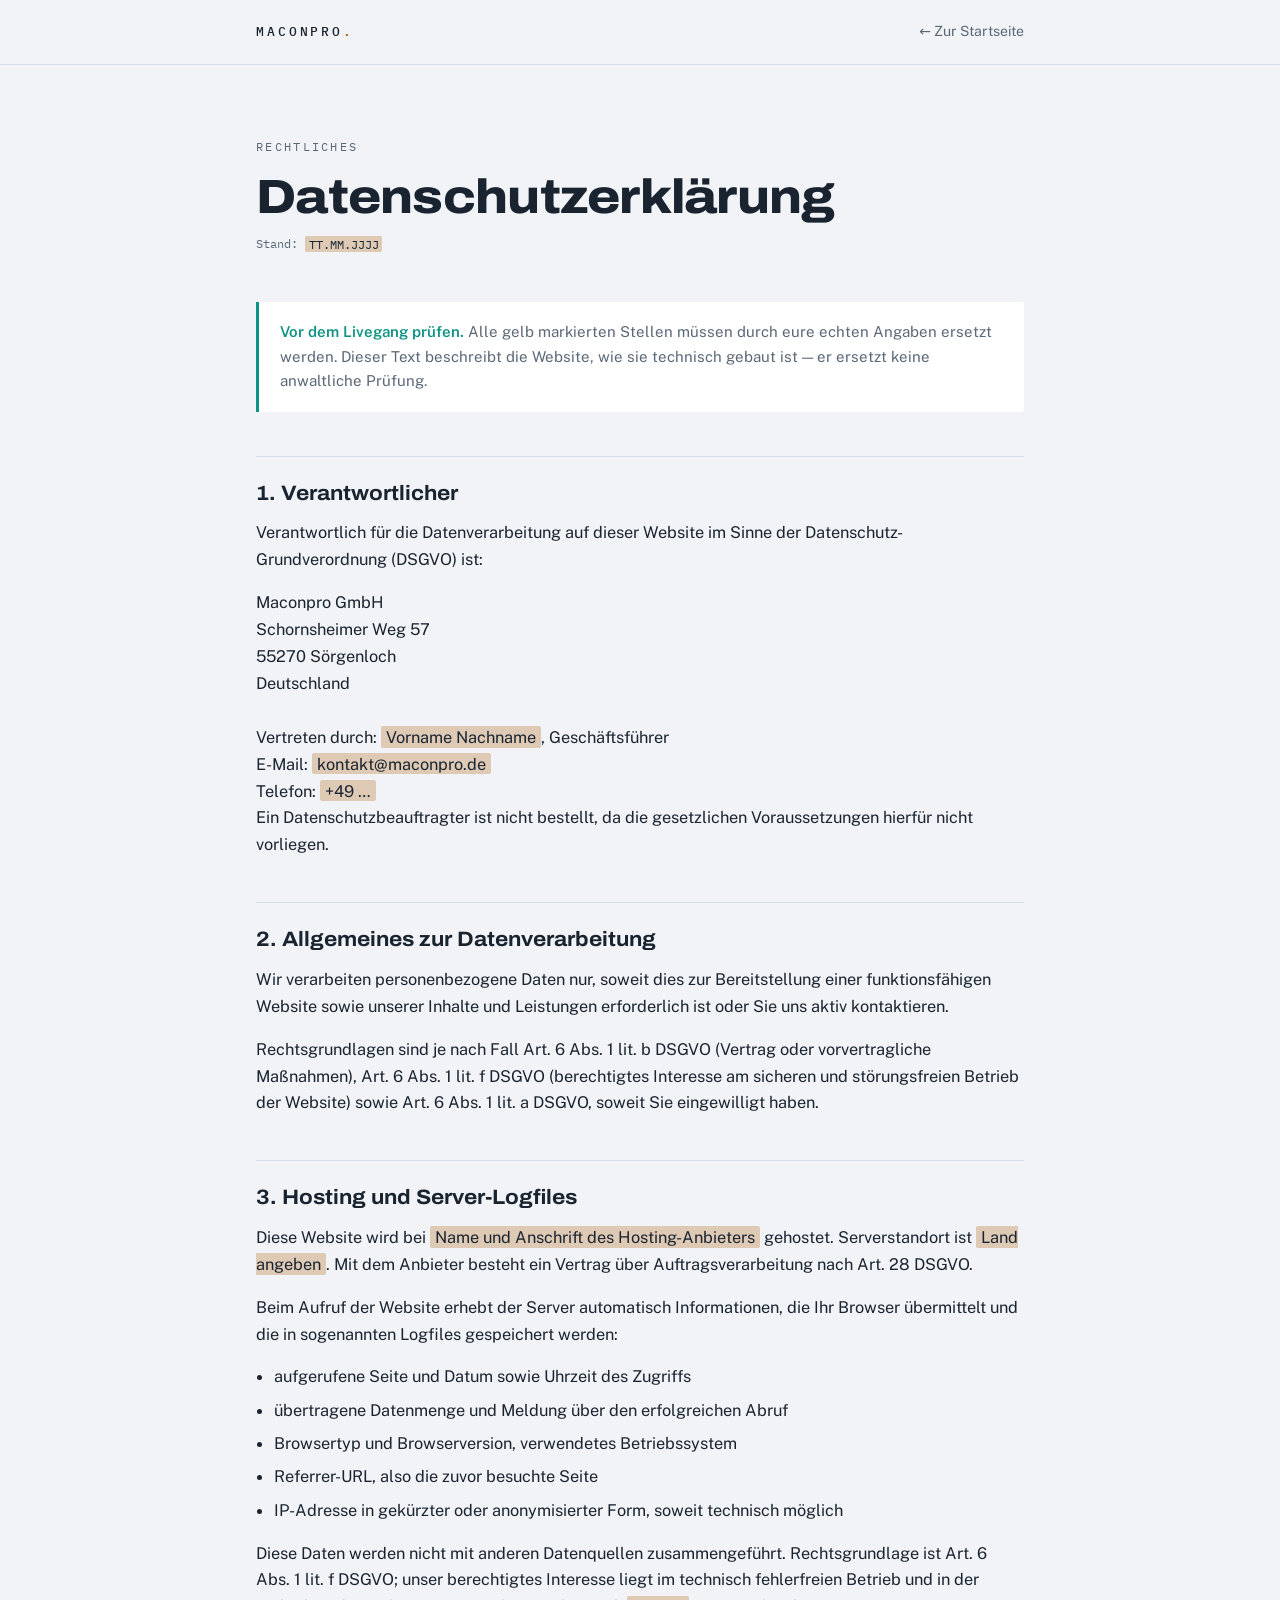
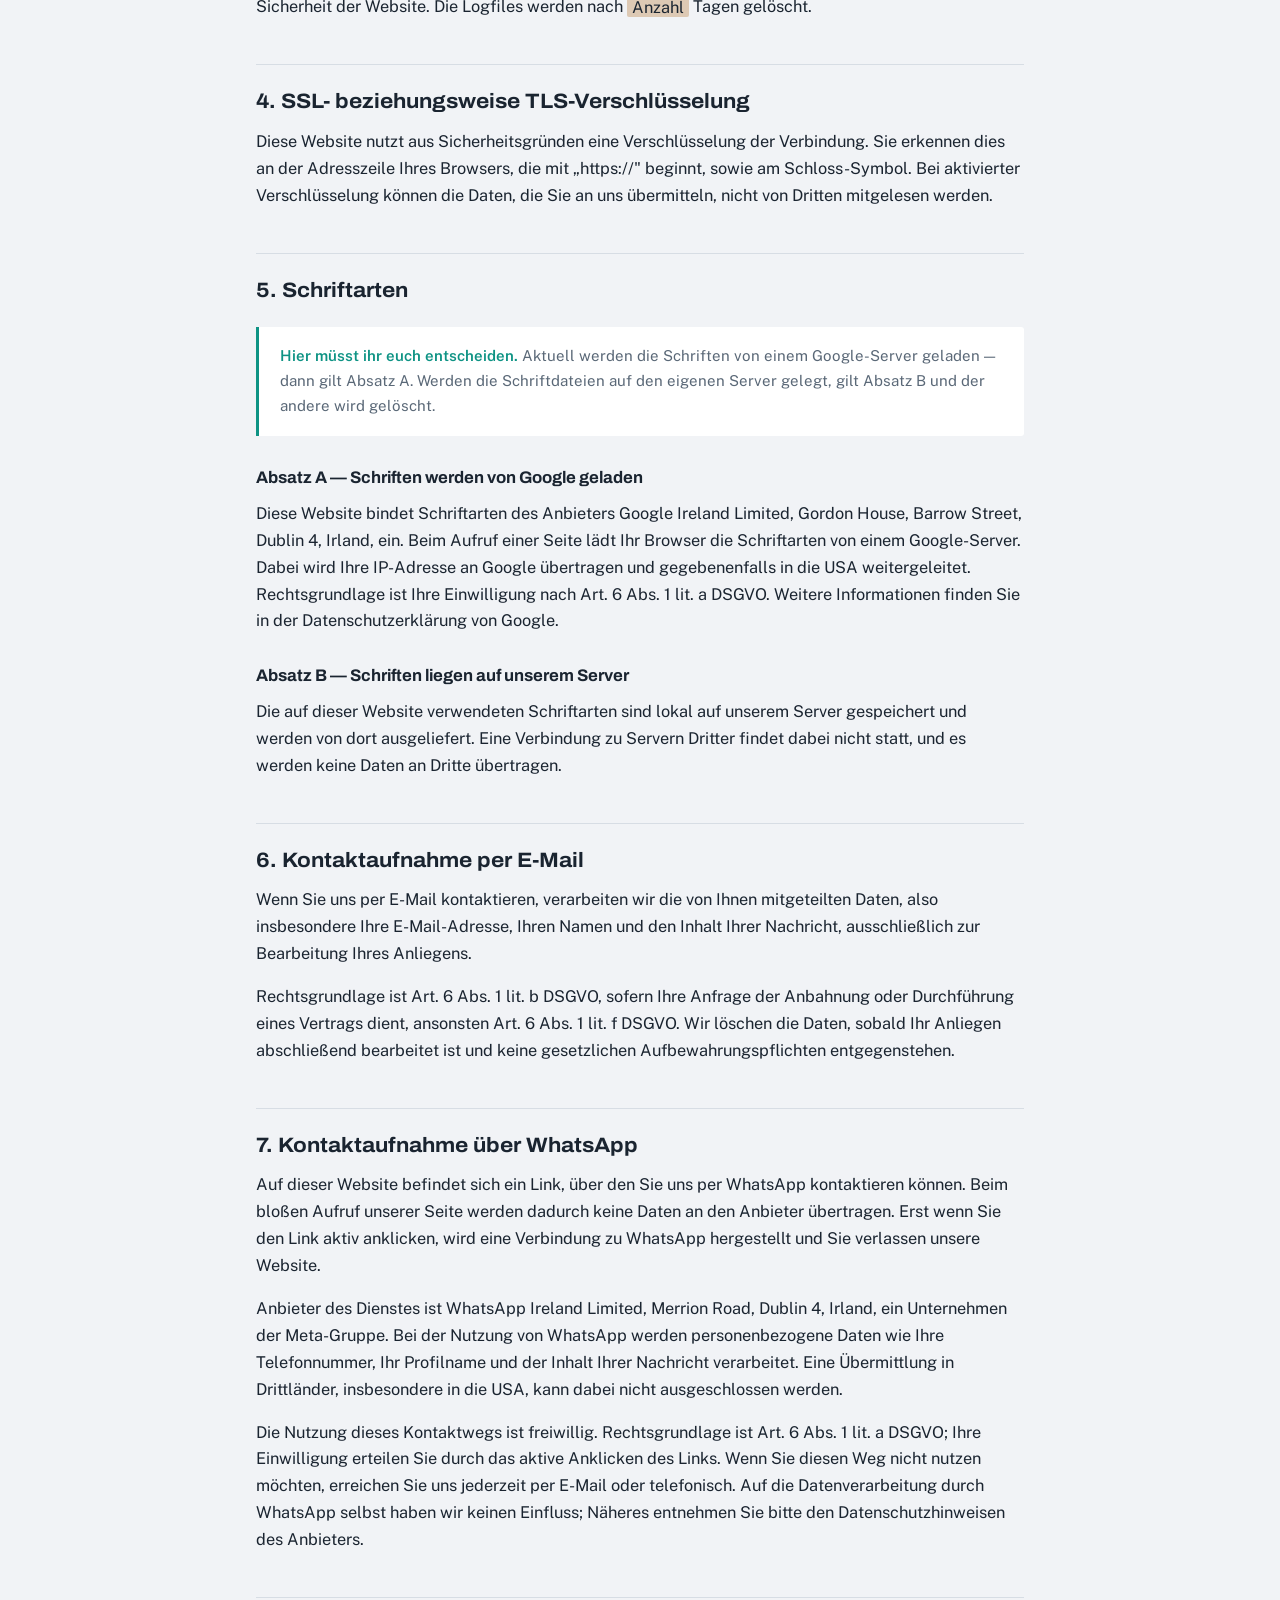
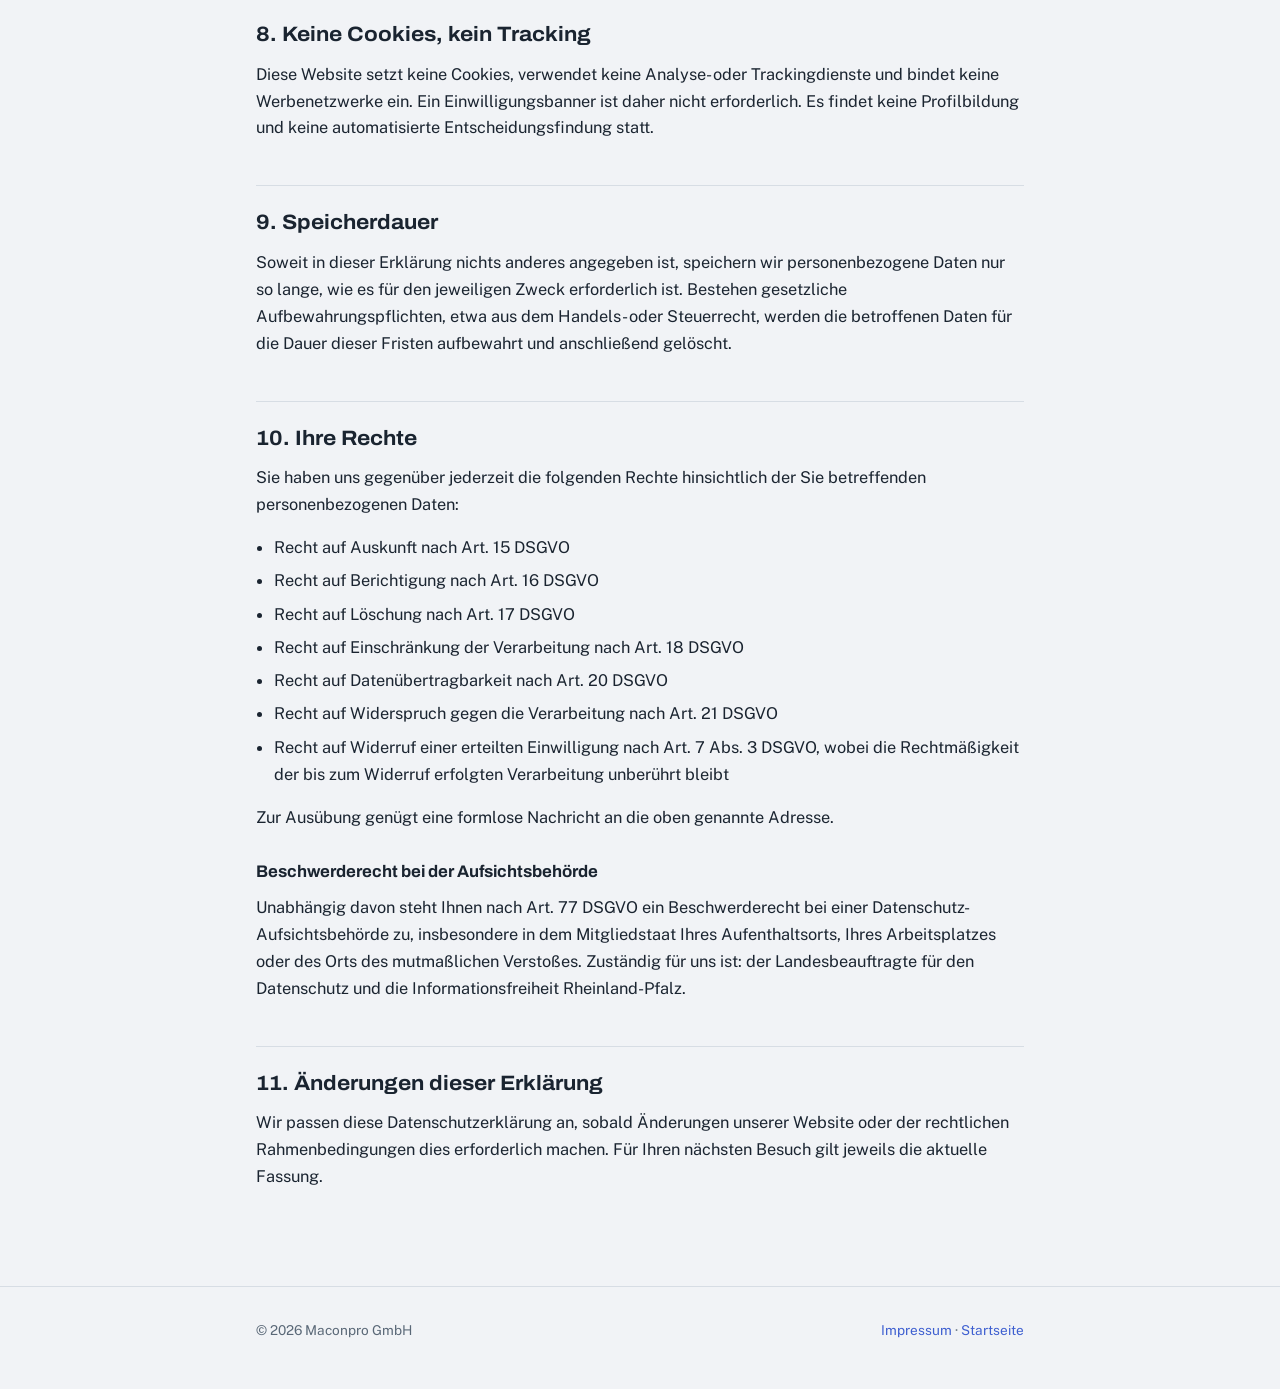
==== datenschutz.html @ 2cc6ce5a "Add files via upload" ====
<!DOCTYPE html>
<html lang="de">
<head>
<meta charset="utf-8">
<meta name="viewport" content="width=device-width, initial-scale=1">
<title>Datenschutzerklärung — Maconpro GmbH</title>
<meta name="robots" content="noindex">
<link rel="preconnect" href="https://fonts.googleapis.com">
<link rel="preconnect" href="https://fonts.gstatic.com" crossorigin>
<link href="https://fonts.googleapis.com/css2?family=Archivo:wdth,wght@62.5..125,400..800&family=IBM+Plex+Mono:wght@400;500&family=Public+Sans:wght@400;500;600&display=swap" rel="stylesheet">
<style>
:root{
  color-scheme:light;
  --paper:#F1F3F6;
  --card:#FFFFFF;
  --ink:#1A2430;
  --petrol-bright:#3E5FD0;
  --brass:#A85A08;
  --analyse-bright:#0E9384;
  --muted:#5A6877;
  --line:#D7DDE4;
  --display:'Archivo',system-ui,sans-serif;
  --body:'Public Sans',system-ui,sans-serif;
  --mono:'IBM Plex Mono',ui-monospace,monospace;
  --pad:clamp(1.25rem,5vw,5rem);
}
*,*::before,*::after{box-sizing:border-box}
body{margin:0;background:var(--paper);color:var(--ink);font-family:var(--body);
  font-size:1.02rem;line-height:1.65;-webkit-font-smoothing:antialiased}
.wrap{max-width:56rem;margin:0 auto;padding-inline:var(--pad)}
a{color:var(--petrol-bright)}
:focus-visible{outline:2px solid var(--brass);outline-offset:3px}

.topbar{border-bottom:1px solid var(--line)}
.topbar .wrap{display:flex;align-items:center;justify-content:space-between;height:64px;gap:1rem}
.mark{font-family:var(--mono);font-size:.82rem;letter-spacing:.22em;text-transform:uppercase;
  text-decoration:none;color:var(--ink);font-weight:500}
.mark span{color:var(--brass)}
.back{font-size:.88rem;text-decoration:none;color:var(--muted)}
.back:hover{color:var(--ink)}

main{padding-block:clamp(2.5rem,7vw,4.5rem) clamp(3rem,8vw,5rem)}
.eyebrow{font-family:var(--mono);font-size:.72rem;letter-spacing:.2em;text-transform:uppercase;
  color:var(--muted);margin:0 0 1rem}
h1{font-family:var(--display);font-variation-settings:'wdth' 112;font-weight:800;
  font-size:clamp(2rem,1.4rem + 2.4vw,3rem);line-height:1.05;margin:0 0 .75rem;letter-spacing:-.015em}
.stand{font-family:var(--mono);font-size:.75rem;color:var(--muted);margin:0 0 3rem}
h2{font-family:var(--display);font-variation-settings:'wdth' 108;font-weight:700;
  font-size:1.3rem;line-height:1.2;margin:2.75rem 0 .85rem;padding-top:1.5rem;border-top:1px solid var(--line)}
h3{font-family:var(--display);font-weight:700;font-size:1.05rem;margin:1.75rem 0 .5rem}
p{margin:0 0 1rem}
ul{margin:0 0 1rem;padding-left:1.15rem}
li{margin-bottom:.4rem}
address{font-style:normal}

.hinweis{background:var(--card);border-left:3px solid var(--analyse-bright);
  padding:1.1rem 1.3rem;margin:1.5rem 0;border-radius:0 3px 3px 0}
.hinweis p{margin:0;font-size:.94rem;color:var(--muted)}
.hinweis strong{color:var(--analyse-bright);font-weight:600}
mark{background:color-mix(in srgb,var(--brass) 28%,transparent);color:var(--ink);
  padding:.05em .3em;border-radius:2px}

footer{border-top:1px solid var(--line);padding-block:2rem;font-size:.85rem;color:var(--muted)}
footer .wrap{display:flex;flex-wrap:wrap;gap:1rem 2rem;justify-content:space-between}
footer a{text-decoration:none}
</style>
</head>
<body>

<header class="topbar">
  <div class="wrap">
    <a class="mark" href="index.html">Maconpro<span>.</span></a>
    <a class="back" href="index.html">&larr; Zur Startseite</a>
  </div>
</header>

<main>
  <div class="wrap">
    <p class="eyebrow">Rechtliches</p>
    <h1>Datenschutzerklärung</h1>
    <p class="stand">Stand: <mark>TT.MM.JJJJ</mark></p>

    <div class="hinweis">
      <p><strong>Vor dem Livegang prüfen.</strong> Alle gelb markierten Stellen müssen durch eure echten Angaben ersetzt werden. Dieser Text beschreibt die Website, wie sie technisch gebaut ist — er ersetzt keine anwaltliche Prüfung.</p>
    </div>

    <h2>1. Verantwortlicher</h2>
    <p>Verantwortlich für die Datenverarbeitung auf dieser Website im Sinne der Datenschutz-Grundverordnung (DSGVO) ist:</p>
    <address>
      Maconpro GmbH<br>
      Schornsheimer Weg 57<br>
      55270 Sörgenloch<br>
      Deutschland<br><br>
      Vertreten durch: <mark>Vorname Nachname</mark>, Geschäftsführer<br>
      E-Mail: <mark>kontakt@maconpro.de</mark><br>
      Telefon: <mark>+49 …</mark>
    </address>
    <p>Ein Datenschutzbeauftragter ist nicht bestellt, da die gesetzlichen Voraussetzungen hierfür nicht vorliegen.</p>

    <h2>2. Allgemeines zur Datenverarbeitung</h2>
    <p>Wir verarbeiten personenbezogene Daten nur, soweit dies zur Bereitstellung einer funktionsfähigen Website sowie unserer Inhalte und Leistungen erforderlich ist oder Sie uns aktiv kontaktieren.</p>
    <p>Rechtsgrundlagen sind je nach Fall Art. 6 Abs. 1 lit. b DSGVO (Vertrag oder vorvertragliche Maßnahmen), Art. 6 Abs. 1 lit. f DSGVO (berechtigtes Interesse am sicheren und störungsfreien Betrieb der Website) sowie Art. 6 Abs. 1 lit. a DSGVO, soweit Sie eingewilligt haben.</p>

    <h2>3. Hosting und Server-Logfiles</h2>
    <p>Diese Website wird bei <mark>Name und Anschrift des Hosting-Anbieters</mark> gehostet. Serverstandort ist <mark>Land angeben</mark>. Mit dem Anbieter besteht ein Vertrag über Auftragsverarbeitung nach Art. 28 DSGVO.</p>
    <p>Beim Aufruf der Website erhebt der Server automatisch Informationen, die Ihr Browser übermittelt und die in sogenannten Logfiles gespeichert werden:</p>
    <ul>
      <li>aufgerufene Seite und Datum sowie Uhrzeit des Zugriffs</li>
      <li>übertragene Datenmenge und Meldung über den erfolgreichen Abruf</li>
      <li>Browsertyp und Browserversion, verwendetes Betriebssystem</li>
      <li>Referrer-URL, also die zuvor besuchte Seite</li>
      <li>IP-Adresse in gekürzter oder anonymisierter Form, soweit technisch möglich</li>
    </ul>
    <p>Diese Daten werden nicht mit anderen Datenquellen zusammengeführt. Rechtsgrundlage ist Art. 6 Abs. 1 lit. f DSGVO; unser berechtigtes Interesse liegt im technisch fehlerfreien Betrieb und in der Sicherheit der Website. Die Logfiles werden nach <mark>Anzahl</mark> Tagen gelöscht.</p>

    <h2>4. SSL- beziehungsweise TLS-Verschlüsselung</h2>
    <p>Diese Website nutzt aus Sicherheitsgründen eine Verschlüsselung der Verbindung. Sie erkennen dies an der Adresszeile Ihres Browsers, die mit „https://" beginnt, sowie am Schloss-Symbol. Bei aktivierter Verschlüsselung können die Daten, die Sie an uns übermitteln, nicht von Dritten mitgelesen werden.</p>

    <h2>5. Schriftarten</h2>
    <div class="hinweis">
      <p><strong>Hier müsst ihr euch entscheiden.</strong> Aktuell werden die Schriften von einem Google-Server geladen — dann gilt Absatz A. Werden die Schriftdateien auf den eigenen Server gelegt, gilt Absatz B und der andere wird gelöscht.</p>
    </div>
    <h3>Absatz A — Schriften werden von Google geladen</h3>
    <p>Diese Website bindet Schriftarten des Anbieters Google Ireland Limited, Gordon House, Barrow Street, Dublin 4, Irland, ein. Beim Aufruf einer Seite lädt Ihr Browser die Schriftarten von einem Google-Server. Dabei wird Ihre IP-Adresse an Google übertragen und gegebenenfalls in die USA weitergeleitet. Rechtsgrundlage ist Ihre Einwilligung nach Art. 6 Abs. 1 lit. a DSGVO. Weitere Informationen finden Sie in der Datenschutzerklärung von Google.</p>
    <h3>Absatz B — Schriften liegen auf unserem Server</h3>
    <p>Die auf dieser Website verwendeten Schriftarten sind lokal auf unserem Server gespeichert und werden von dort ausgeliefert. Eine Verbindung zu Servern Dritter findet dabei nicht statt, und es werden keine Daten an Dritte übertragen.</p>

    <h2>6. Kontaktaufnahme per E-Mail</h2>
    <p>Wenn Sie uns per E-Mail kontaktieren, verarbeiten wir die von Ihnen mitgeteilten Daten, also insbesondere Ihre E-Mail-Adresse, Ihren Namen und den Inhalt Ihrer Nachricht, ausschließlich zur Bearbeitung Ihres Anliegens.</p>
    <p>Rechtsgrundlage ist Art. 6 Abs. 1 lit. b DSGVO, sofern Ihre Anfrage der Anbahnung oder Durchführung eines Vertrags dient, ansonsten Art. 6 Abs. 1 lit. f DSGVO. Wir löschen die Daten, sobald Ihr Anliegen abschließend bearbeitet ist und keine gesetzlichen Aufbewahrungspflichten entgegenstehen.</p>

    <h2>7. Kontaktaufnahme über WhatsApp</h2>
    <p>Auf dieser Website befindet sich ein Link, über den Sie uns per WhatsApp kontaktieren können. Beim bloßen Aufruf unserer Seite werden dadurch keine Daten an den Anbieter übertragen. Erst wenn Sie den Link aktiv anklicken, wird eine Verbindung zu WhatsApp hergestellt und Sie verlassen unsere Website.</p>
    <p>Anbieter des Dienstes ist WhatsApp Ireland Limited, Merrion Road, Dublin 4, Irland, ein Unternehmen der Meta-Gruppe. Bei der Nutzung von WhatsApp werden personenbezogene Daten wie Ihre Telefonnummer, Ihr Profilname und der Inhalt Ihrer Nachricht verarbeitet. Eine Übermittlung in Drittländer, insbesondere in die USA, kann dabei nicht ausgeschlossen werden.</p>
    <p>Die Nutzung dieses Kontaktwegs ist freiwillig. Rechtsgrundlage ist Art. 6 Abs. 1 lit. a DSGVO; Ihre Einwilligung erteilen Sie durch das aktive Anklicken des Links. Wenn Sie diesen Weg nicht nutzen möchten, erreichen Sie uns jederzeit per E-Mail oder telefonisch. Auf die Datenverarbeitung durch WhatsApp selbst haben wir keinen Einfluss; Näheres entnehmen Sie bitte den Datenschutzhinweisen des Anbieters.</p>

    <h2>8. Keine Cookies, kein Tracking</h2>
    <p>Diese Website setzt keine Cookies, verwendet keine Analyse- oder Trackingdienste und bindet keine Werbenetzwerke ein. Ein Einwilligungsbanner ist daher nicht erforderlich. Es findet keine Profilbildung und keine automatisierte Entscheidungsfindung statt.</p>

    <h2>9. Speicherdauer</h2>
    <p>Soweit in dieser Erklärung nichts anderes angegeben ist, speichern wir personenbezogene Daten nur so lange, wie es für den jeweiligen Zweck erforderlich ist. Bestehen gesetzliche Aufbewahrungspflichten, etwa aus dem Handels- oder Steuerrecht, werden die betroffenen Daten für die Dauer dieser Fristen aufbewahrt und anschließend gelöscht.</p>

    <h2>10. Ihre Rechte</h2>
    <p>Sie haben uns gegenüber jederzeit die folgenden Rechte hinsichtlich der Sie betreffenden personenbezogenen Daten:</p>
    <ul>
      <li>Recht auf Auskunft nach Art. 15 DSGVO</li>
      <li>Recht auf Berichtigung nach Art. 16 DSGVO</li>
      <li>Recht auf Löschung nach Art. 17 DSGVO</li>
      <li>Recht auf Einschränkung der Verarbeitung nach Art. 18 DSGVO</li>
      <li>Recht auf Datenübertragbarkeit nach Art. 20 DSGVO</li>
      <li>Recht auf Widerspruch gegen die Verarbeitung nach Art. 21 DSGVO</li>
      <li>Recht auf Widerruf einer erteilten Einwilligung nach Art. 7 Abs. 3 DSGVO, wobei die Rechtmäßigkeit der bis zum Widerruf erfolgten Verarbeitung unberührt bleibt</li>
    </ul>
    <p>Zur Ausübung genügt eine formlose Nachricht an die oben genannte Adresse.</p>

    <h3>Beschwerderecht bei der Aufsichtsbehörde</h3>
    <p>Unabhängig davon steht Ihnen nach Art. 77 DSGVO ein Beschwerderecht bei einer Datenschutz-Aufsichtsbehörde zu, insbesondere in dem Mitgliedstaat Ihres Aufenthaltsorts, Ihres Arbeitsplatzes oder des Orts des mutmaßlichen Verstoßes. Zuständig für uns ist: der Landesbeauftragte für den Datenschutz und die Informationsfreiheit Rheinland-Pfalz.</p>

    <h2>11. Änderungen dieser Erklärung</h2>
    <p>Wir passen diese Datenschutzerklärung an, sobald Änderungen unserer Website oder der rechtlichen Rahmenbedingungen dies erforderlich machen. Für Ihren nächsten Besuch gilt jeweils die aktuelle Fassung.</p>
  </div>
</main>

<footer>
  <div class="wrap">
    <p>© <span id="jahr">2026</span> Maconpro GmbH</p>
    <p><a href="impressum.html">Impressum</a> · <a href="index.html">Startseite</a></p>
  </div>
</footer>

<script>document.getElementById('jahr').textContent = new Date().getFullYear();</script>
</body>
</html>
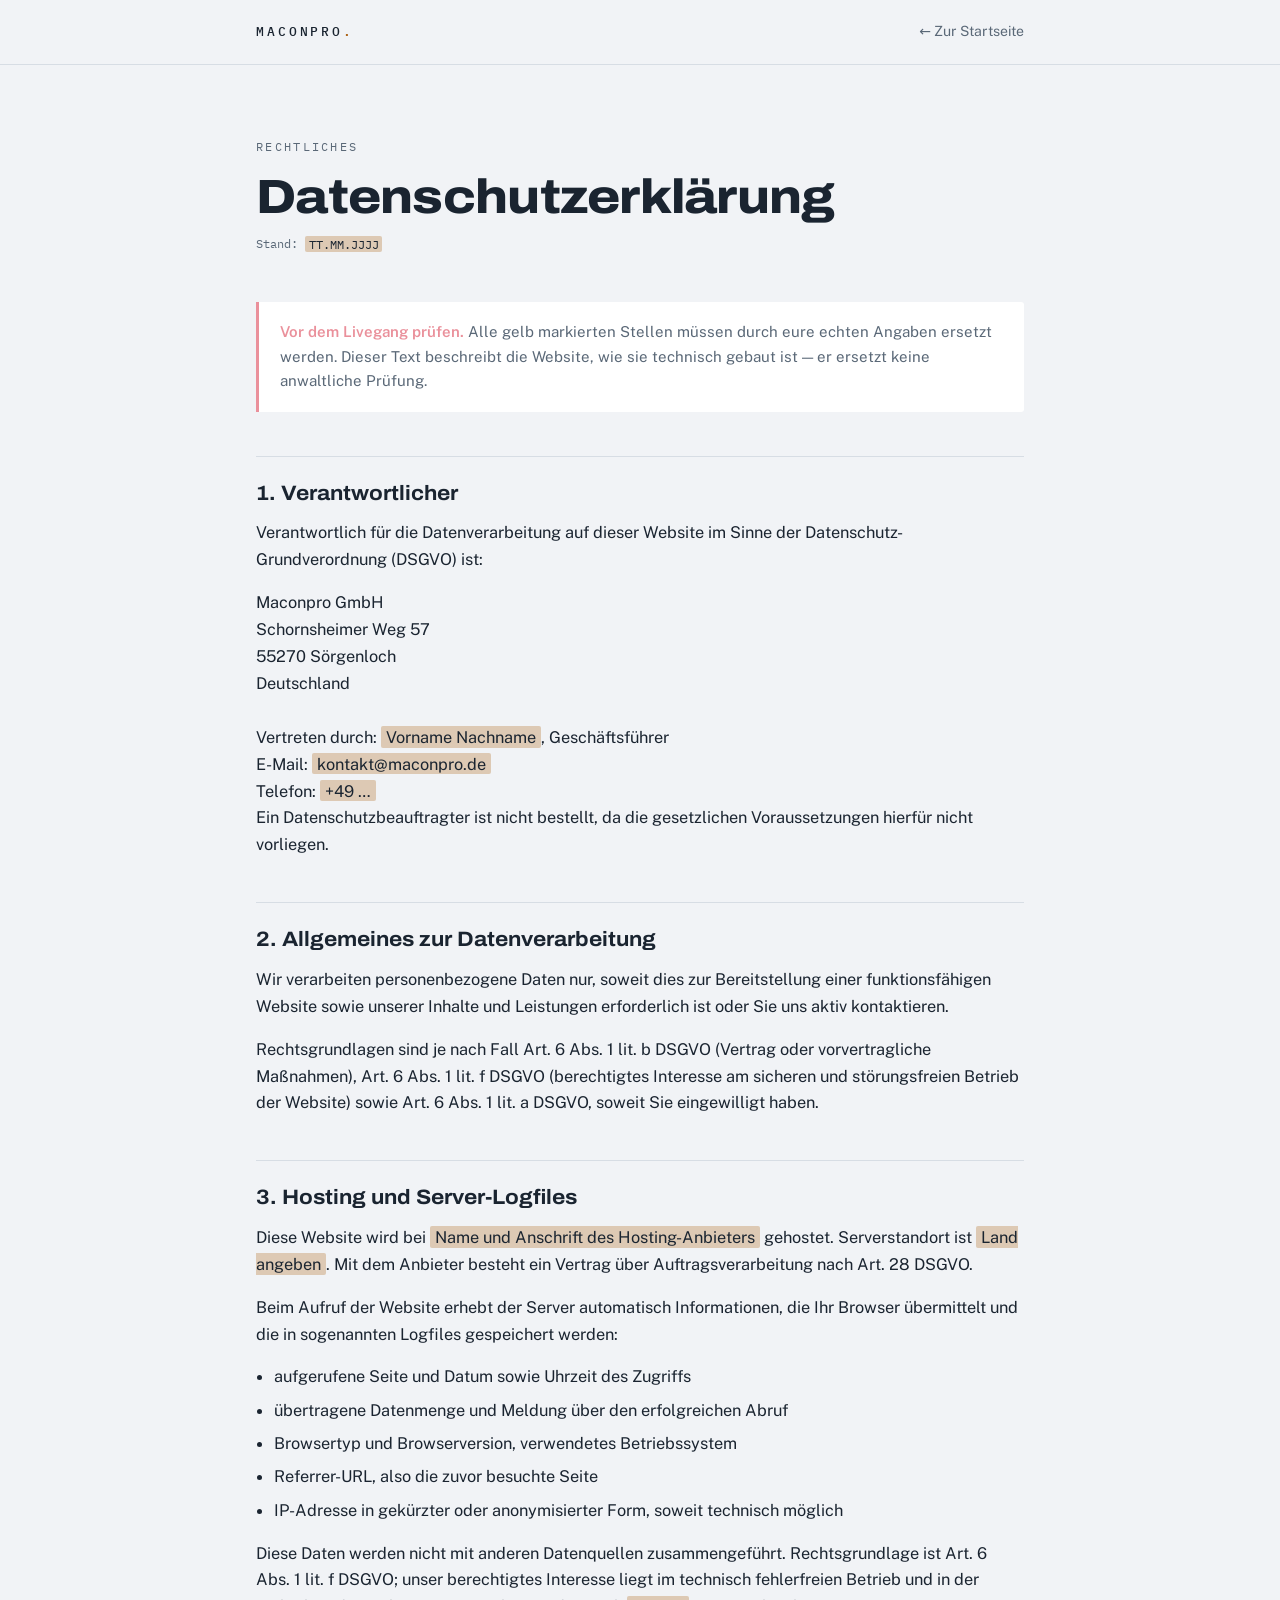
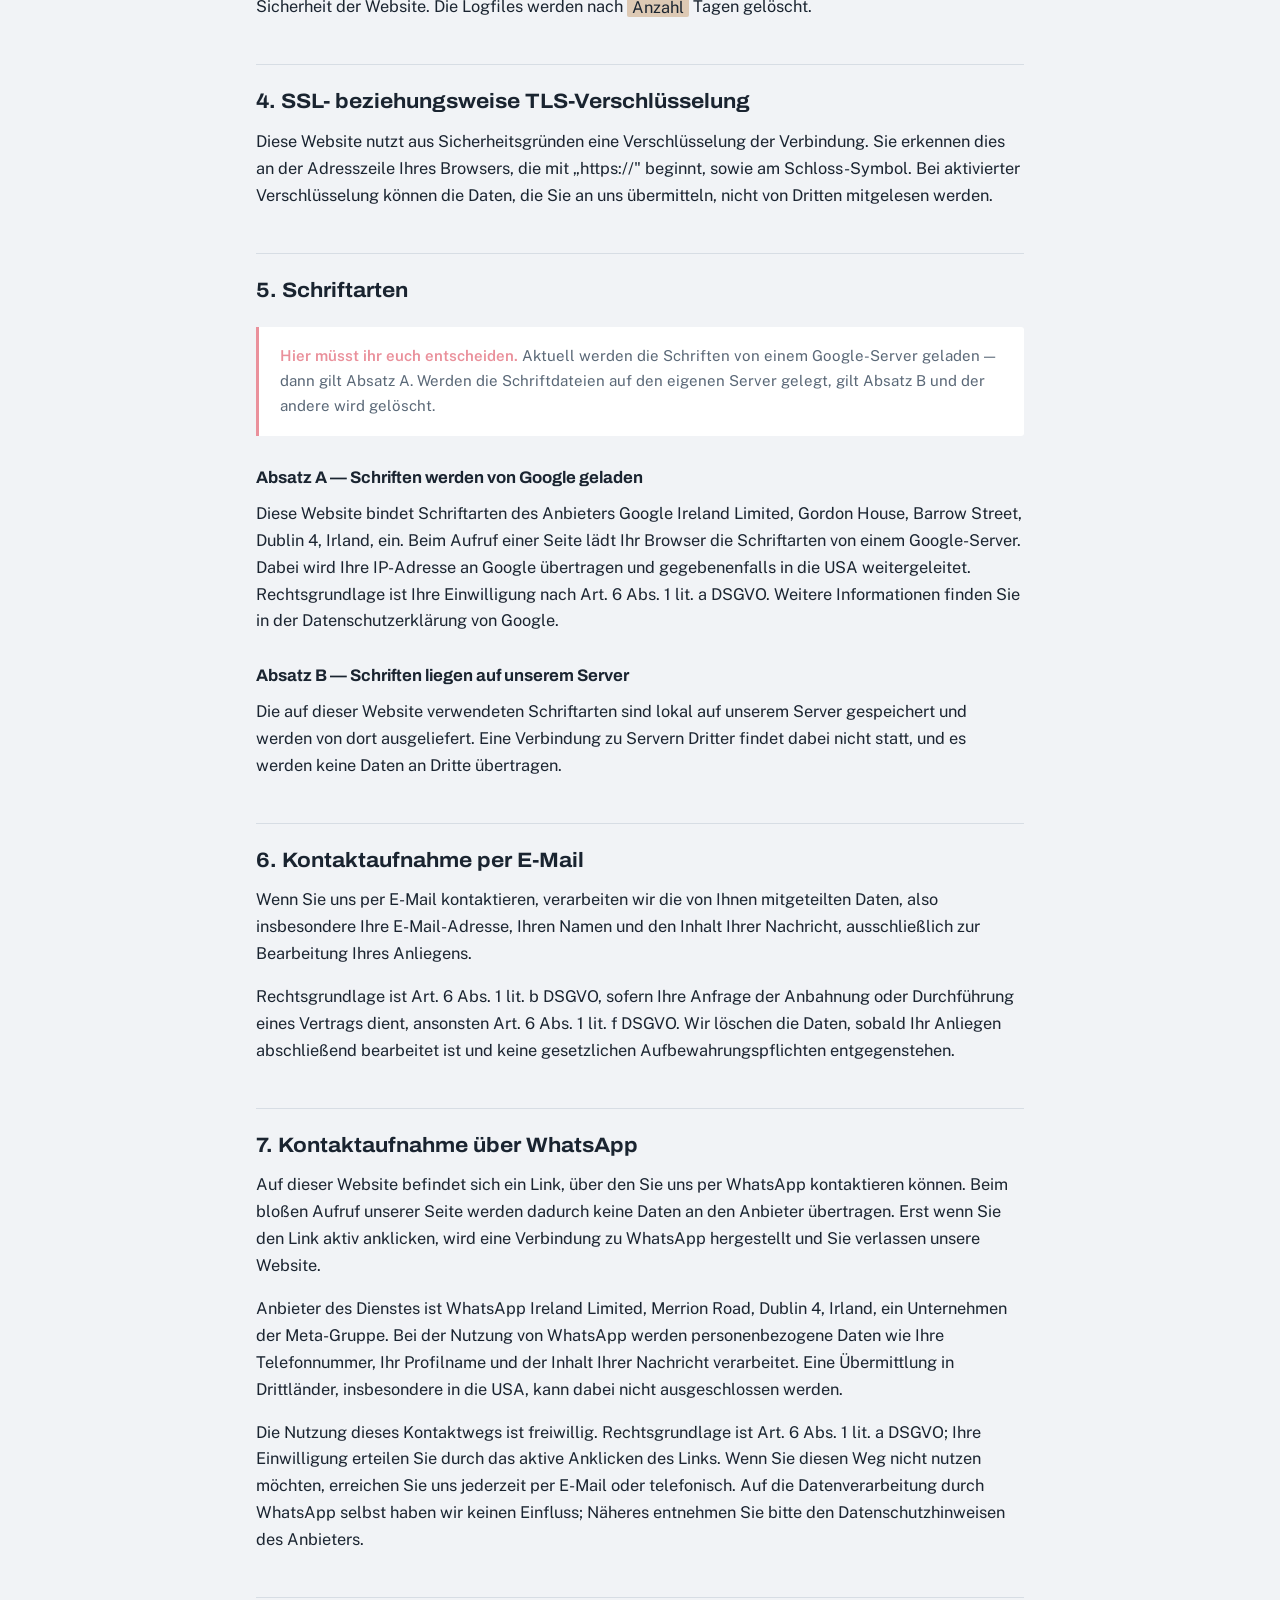
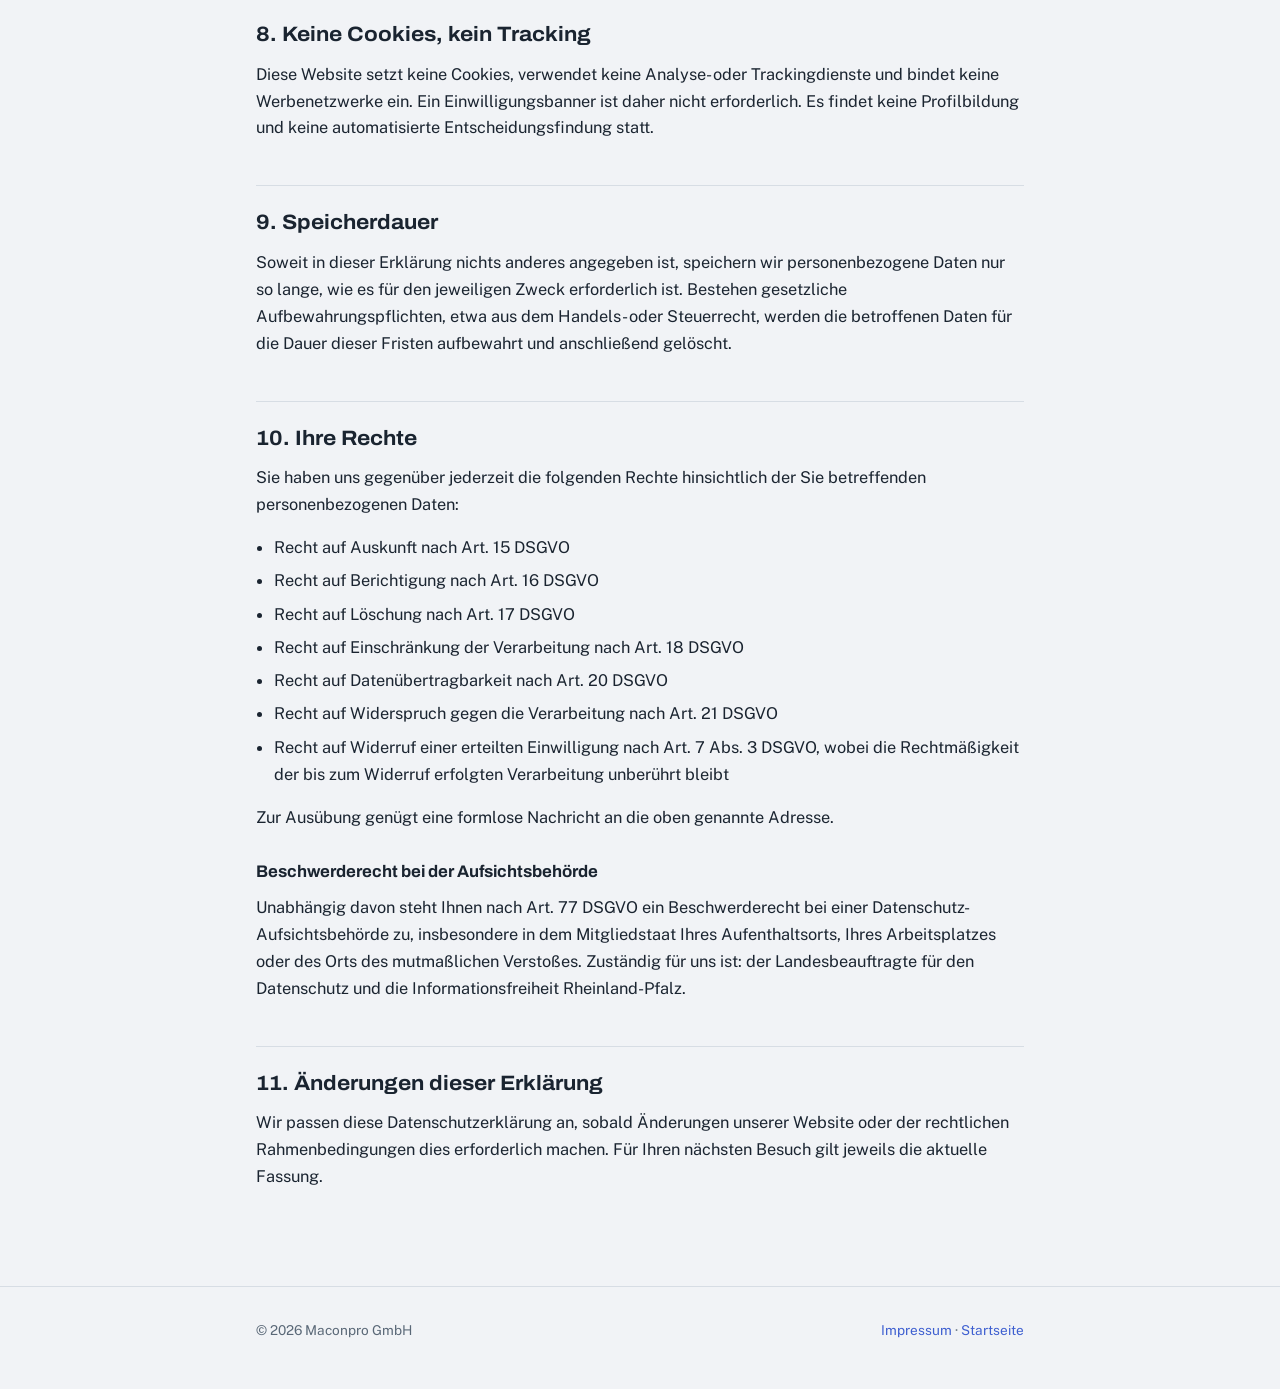
==== commit 000cf7be: "Add files via upload" ====
--- a/datenschutz.html
+++ b/datenschutz.html
@@ -10,13 +10,13 @@
 <link href="https://fonts.googleapis.com/css2?family=Archivo:wdth,wght@62.5..125,400..800&family=IBM+Plex+Mono:wght@400;500&family=Public+Sans:wght@400;500;600&display=swap" rel="stylesheet">
 <style>
 :root{
-  color-scheme:light;
+  color-scheme:dark;
   --paper:#F1F3F6;
   --card:#FFFFFF;
   --ink:#1A2430;
   --petrol-bright:#3E5FD0;
   --brass:#A85A08;
-  --analyse-bright:#0E9384;
+  --analyse-bright:#EA909B;
   --muted:#5A6877;
   --line:#D7DDE4;
   --display:'Archivo',system-ui,sans-serif;
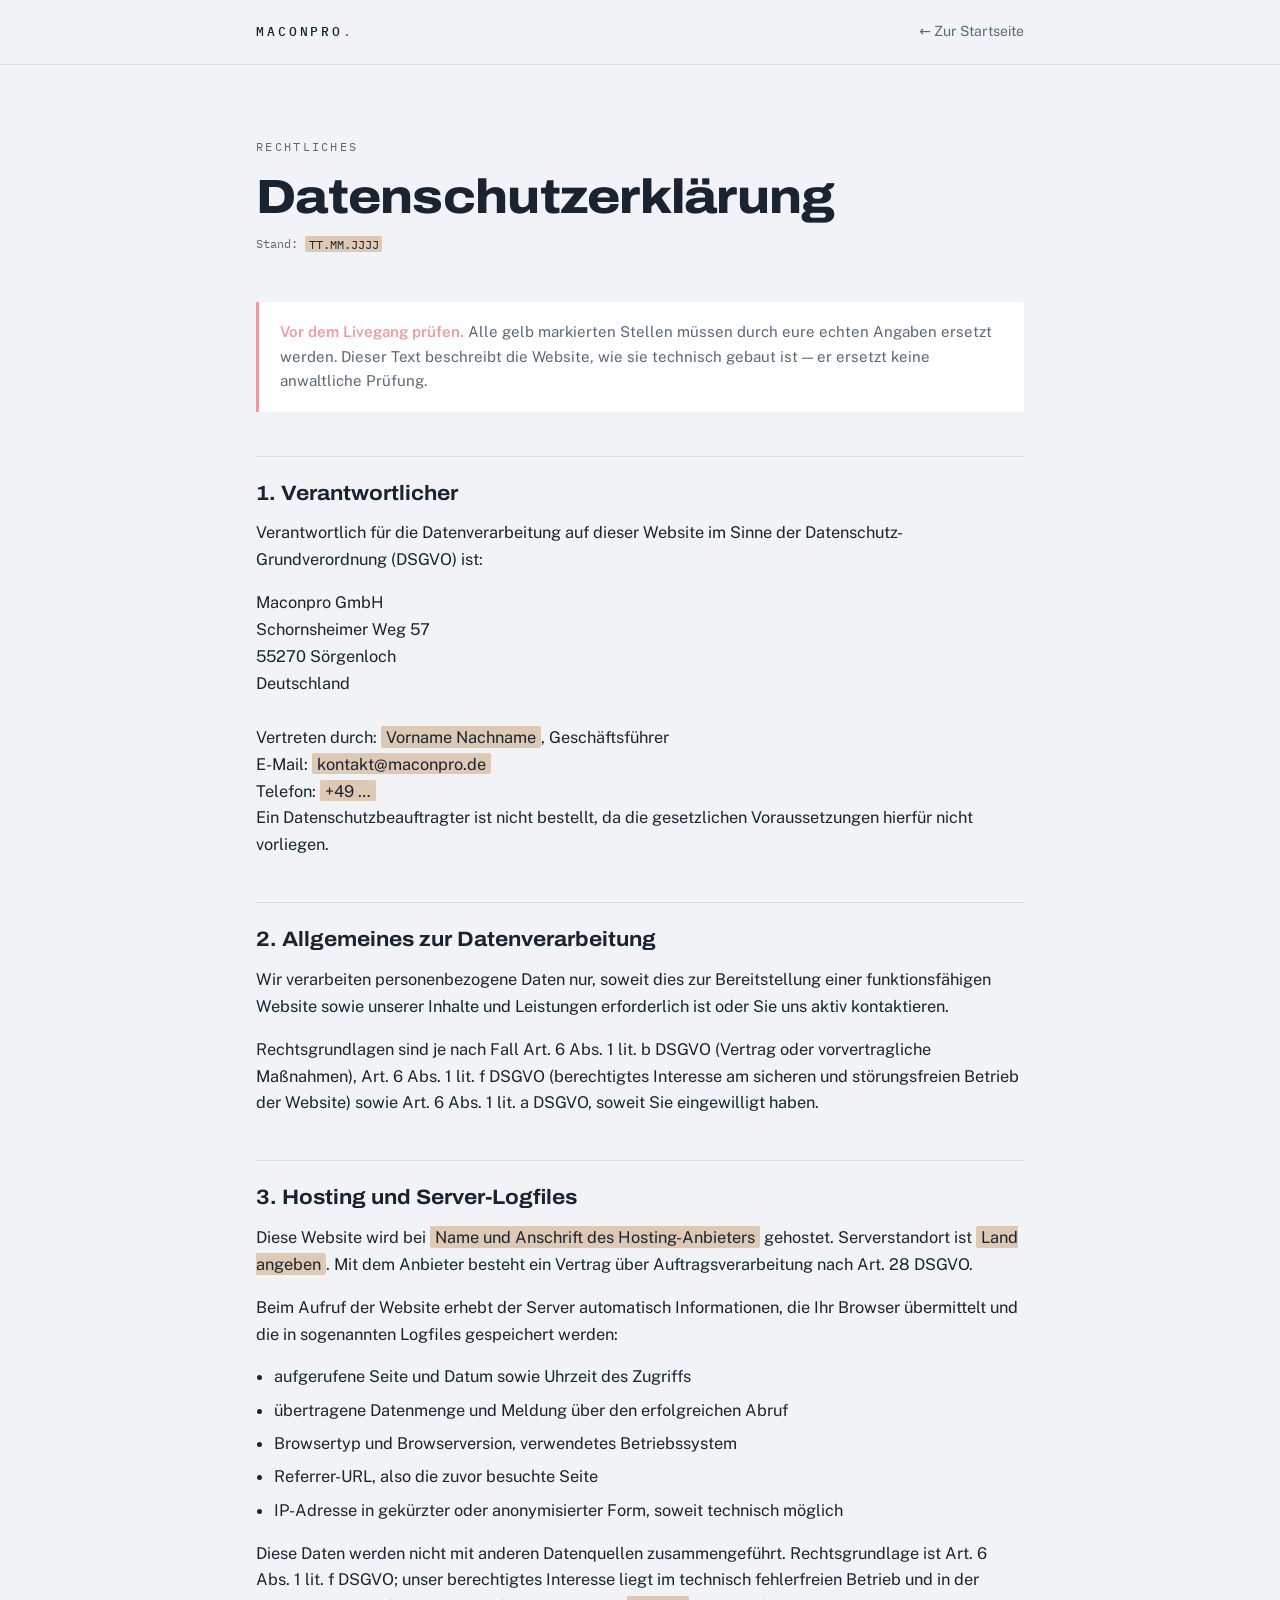
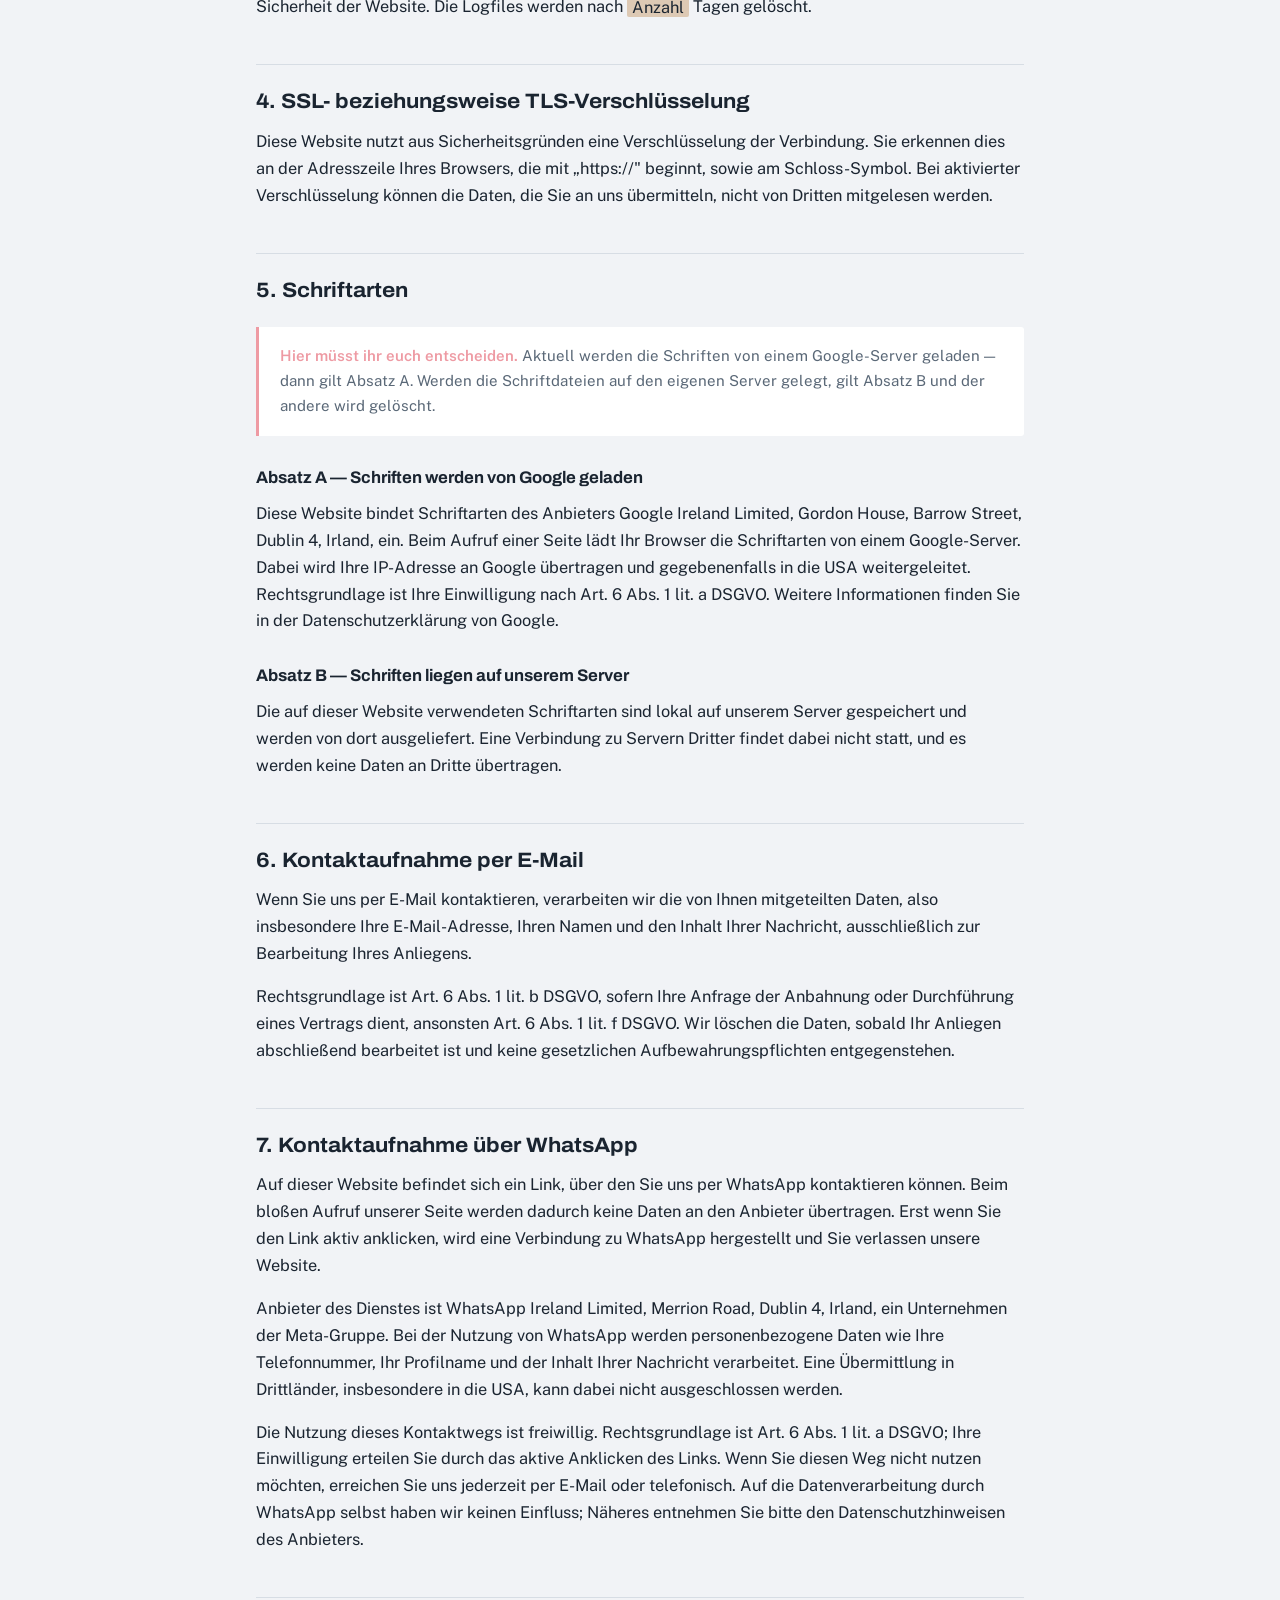
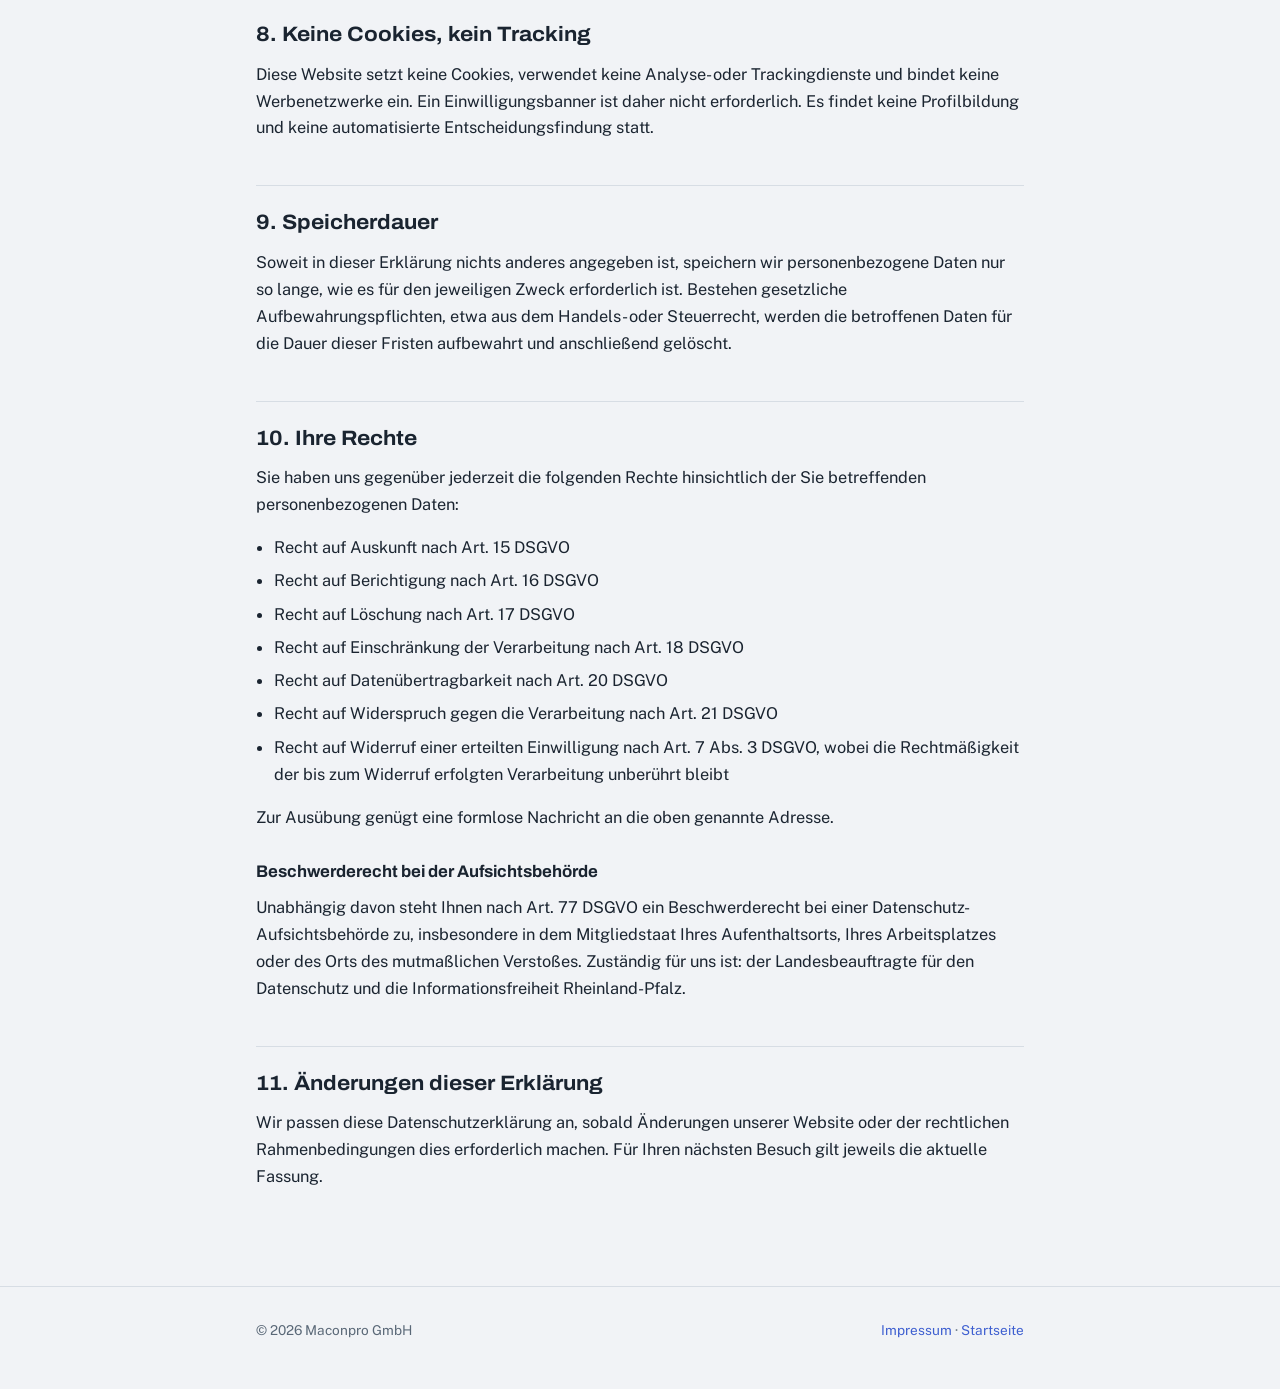
==== commit 64f36cb3: "Add files via upload" ====
--- a/datenschutz.html
+++ b/datenschutz.html
@@ -16,7 +16,7 @@
   --ink:#1A2430;
   --petrol-bright:#3E5FD0;
   --brass:#A85A08;
-  --analyse-bright:#EA909B;
+  --analyse-bright:#EE9AA3;
   --muted:#5A6877;
   --line:#D7DDE4;
   --display:'Archivo',system-ui,sans-serif;
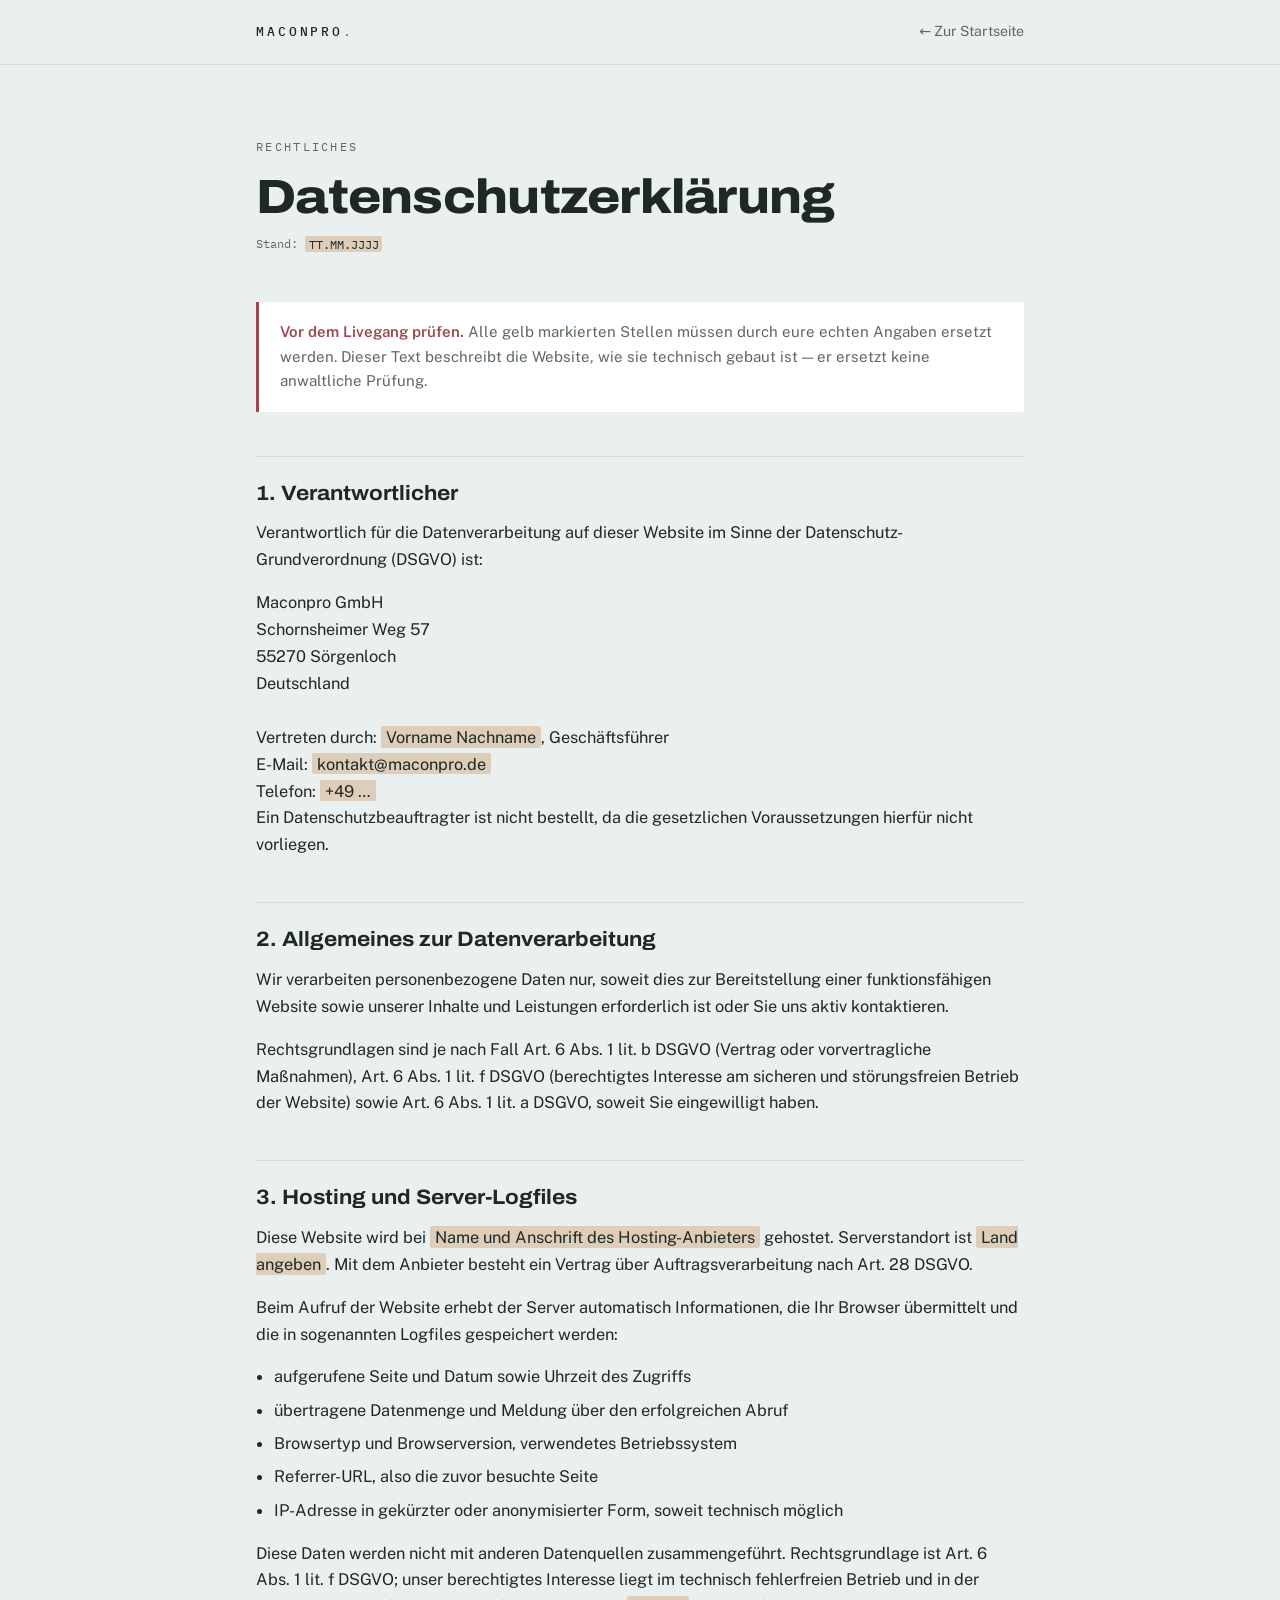
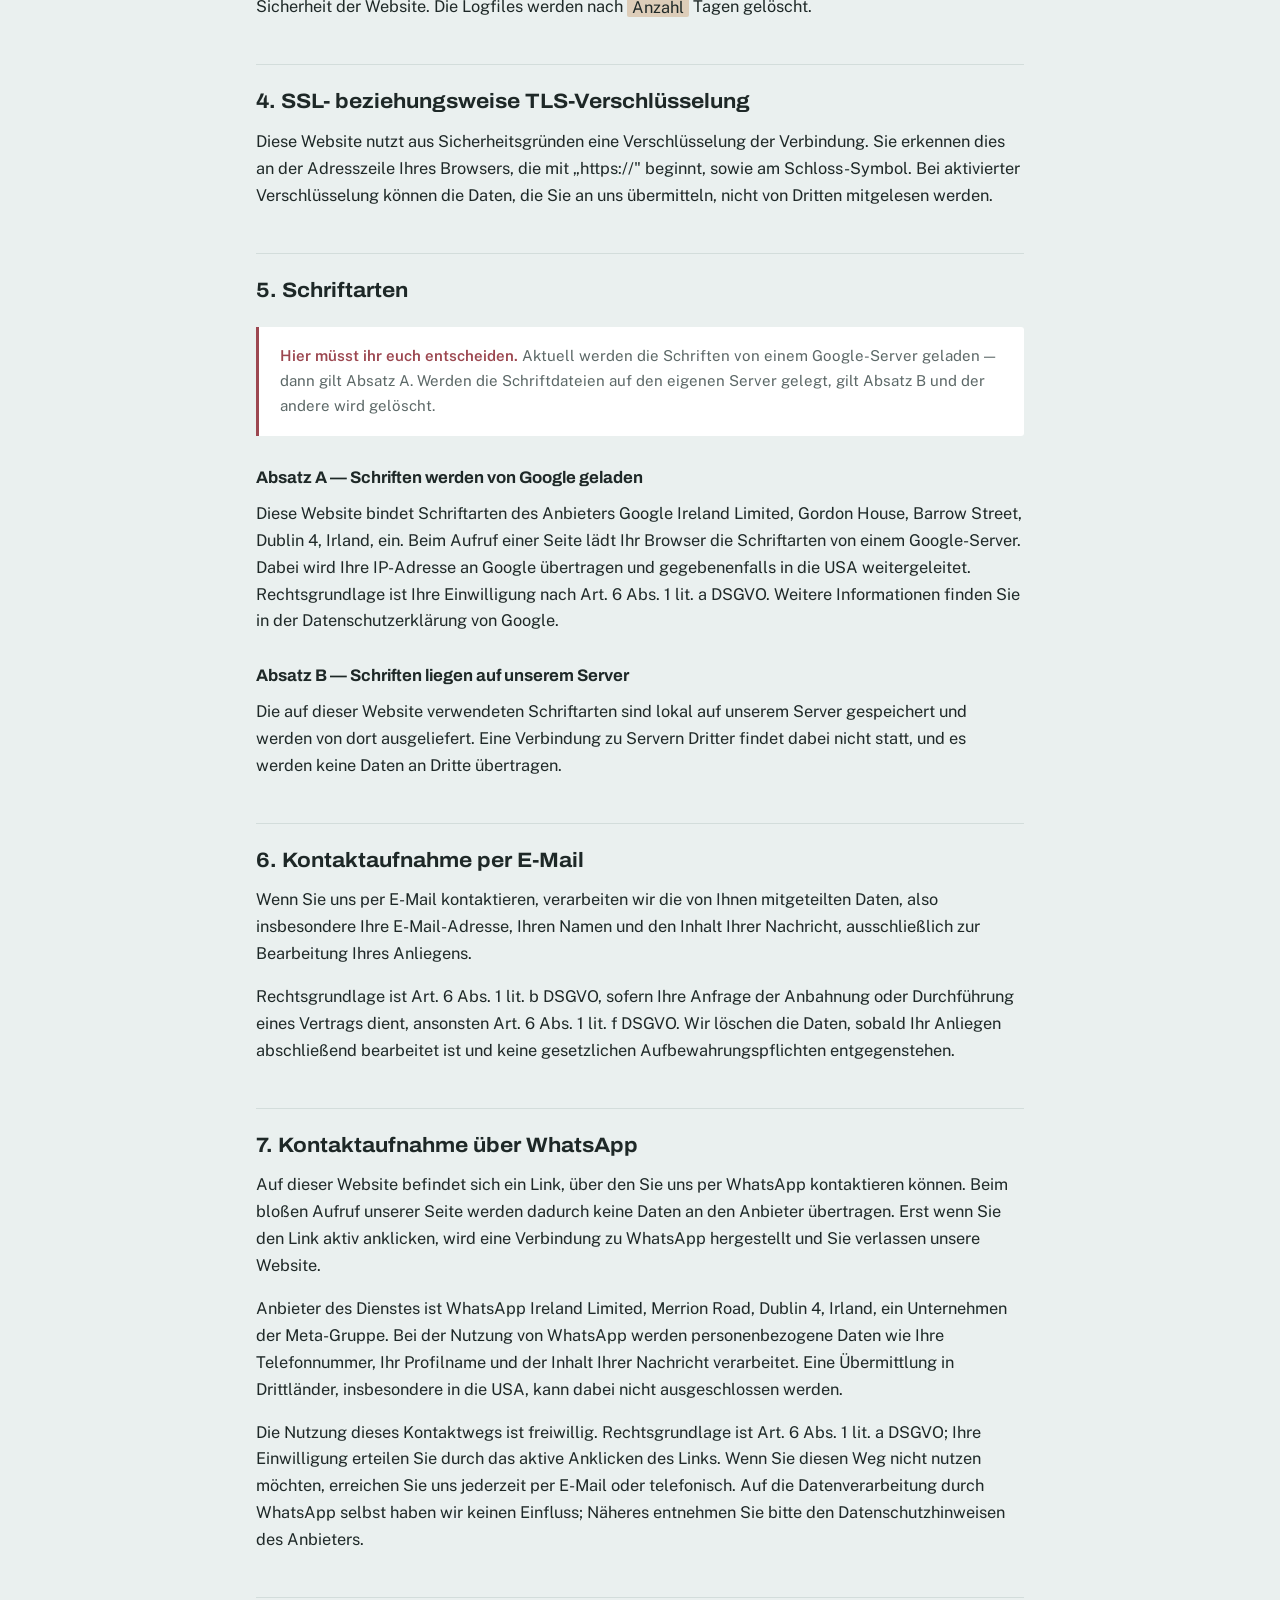
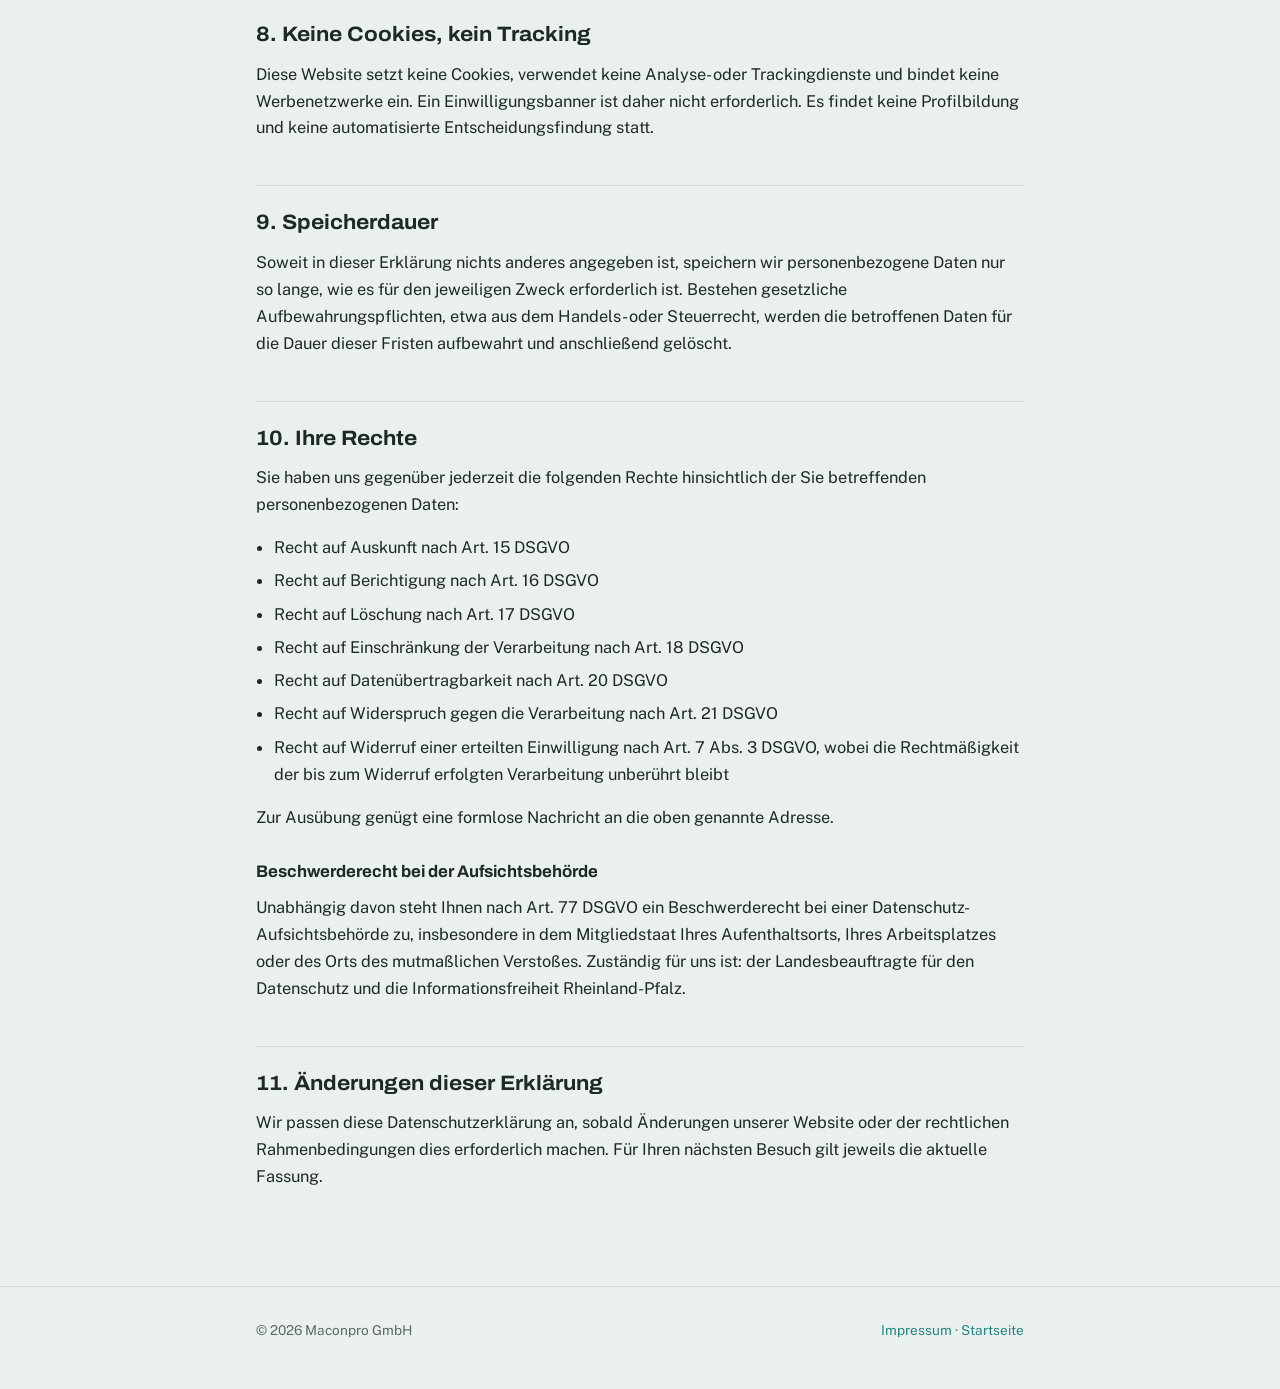
==== commit 8e3d9b18: "Add files via upload" ====
--- a/datenschutz.html
+++ b/datenschutz.html
@@ -10,15 +10,15 @@
 <link href="https://fonts.googleapis.com/css2?family=Archivo:wdth,wght@62.5..125,400..800&family=IBM+Plex+Mono:wght@400;500&family=Public+Sans:wght@400;500;600&display=swap" rel="stylesheet">
 <style>
 :root{
-  color-scheme:dark;
-  --paper:#F1F3F6;
+  color-scheme:light;
+  --paper:#EAF0EF;
   --card:#FFFFFF;
-  --ink:#1A2430;
-  --petrol-bright:#3E5FD0;
-  --brass:#A85A08;
-  --analyse-bright:#EE9AA3;
-  --muted:#5A6877;
-  --line:#D7DDE4;
+  --ink:#1E2827;
+  --petrol-bright:#22857F;
+  --brass:#B9752E;
+  --analyse-bright:#9C4750;
+  --muted:#5C6867;
+  --line:#D3DDDB;
   --display:'Archivo',system-ui,sans-serif;
   --body:'Public Sans',system-ui,sans-serif;
   --mono:'IBM Plex Mono',ui-monospace,monospace;
